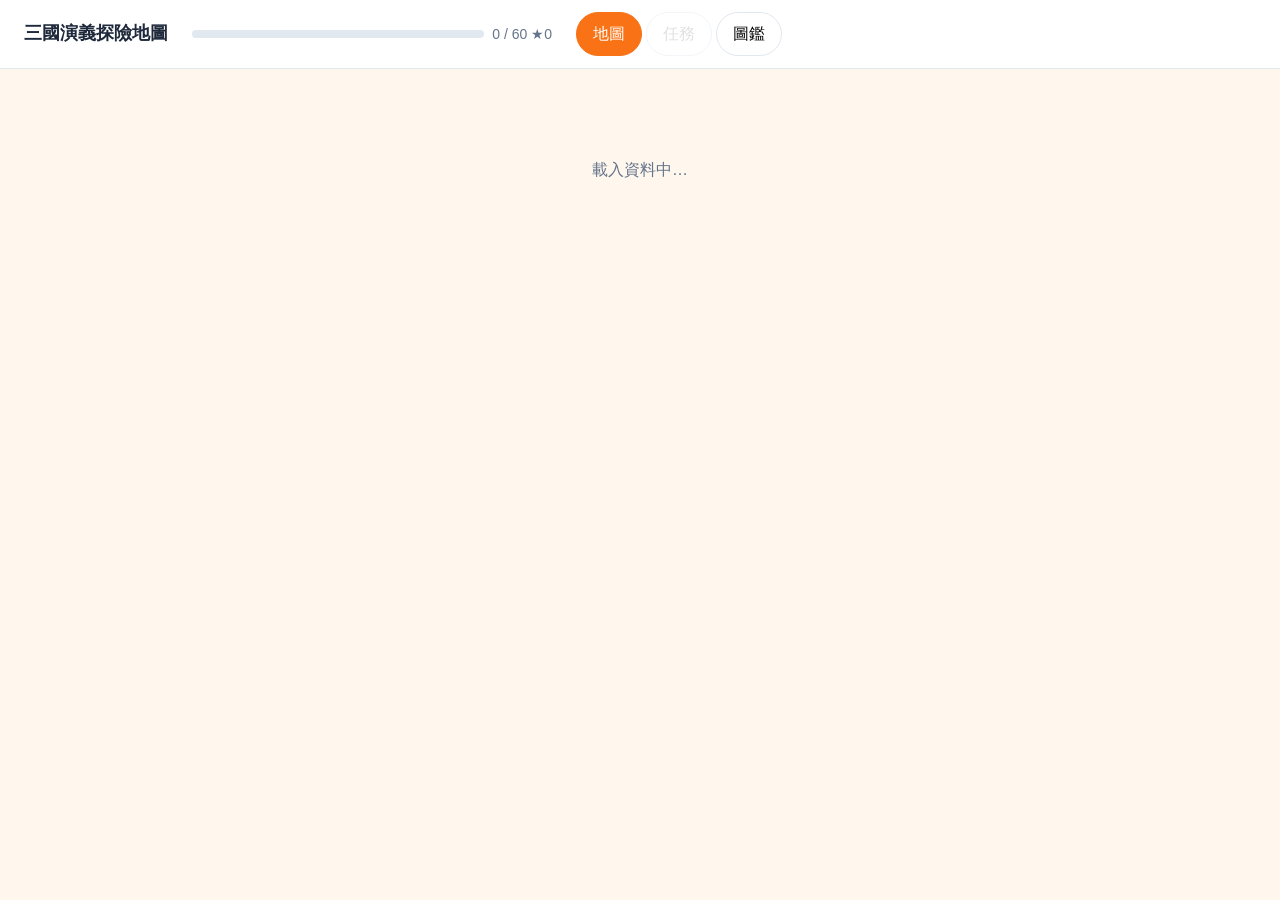
==== 04_app/index.html @ 519f6df2 "feat(app): scaffold 04_app with engine + state + router (P2 T1-3) Phase 2 task 1-3： - 04_app/index.h" ====
<!doctype html>
<html lang="zh-Hant">
<head>
<meta charset="utf-8">
<meta name="viewport" content="width=device-width, initial-scale=1">
<title>三國演義探險地圖 — 人物圖鑑</title>
<link rel="stylesheet" href="styles.css">
</head>
<body data-view="loading">
  <header class="top-bar">
    <h1 class="brand">三國演義探險地圖</h1>
    <div class="progress" id="topProgress" aria-label="圖鑑進度">
      <span class="progress-bar"><span class="progress-fill" id="progressFill"></span></span>
      <span class="progress-text" id="progressText">0 / 60 ★0</span>
    </div>
    <nav class="view-tabs" aria-label="主要區塊切換">
      <button data-route="map" class="tab is-active">地圖</button>
      <button data-route="stage" class="tab" disabled>任務</button>
      <button data-route="codex" class="tab">圖鑑</button>
    </nav>
  </header>
  <main id="appMain" aria-live="polite">
    <p class="loading-msg">載入資料中…</p>
  </main>
  <script type="module" src="app.js"></script>
</body>
</html>
---- 04_app/styles.css ----
:root {
  --color-bg: #FFF7ED;
  --color-surface: #ffffff;
  --color-text: #1E293B;
  --color-text-soft: #64748B;
  --color-primary: #F97316;
  --color-primary-strong: #C2410C;
  --color-success: #16A34A;
  --color-danger: #EF4444;
  --color-border: #E2E8F0;
  --radius-sm: 8px;
  --radius-md: 16px;
  --radius-lg: 24px;
  --shadow-card: 0 1px 3px rgba(15,23,42,.08), 0 2px 8px rgba(15,23,42,.04);
  --motion-state: 200ms ease-in-out;
  --space-1: 4px; --space-2: 8px; --space-3: 12px; --space-4: 16px;
  --space-5: 24px; --space-6: 32px; --space-8: 48px;
}
* { box-sizing: border-box; }
body {
  margin: 0; min-height: 100vh;
  font-family: "Noto Sans TC", -apple-system, BlinkMacSystemFont, "Segoe UI", sans-serif;
  font-size: 16px; line-height: 1.6;
  color: var(--color-text); background: var(--color-bg);
}
.top-bar {
  display: flex; align-items: center; gap: var(--space-5);
  padding: var(--space-3) var(--space-5);
  background: var(--color-surface);
  border-bottom: 1px solid var(--color-border);
  position: sticky; top: 0; z-index: 10;
}
.brand { margin: 0; font-size: 18px; font-weight: 700; }
.progress { display: flex; align-items: center; gap: var(--space-2); flex: 1; max-width: 360px; }
.progress-bar { flex: 1; height: 8px; background: var(--color-border); border-radius: 999px; overflow: hidden; }
.progress-fill { display: block; height: 100%; background: var(--color-primary);
  width: 0%; transition: width var(--motion-state); }
.progress-text { font-size: 14px; color: var(--color-text-soft); white-space: nowrap; }
.view-tabs { display: flex; gap: var(--space-1); }
.tab {
  padding: var(--space-2) var(--space-4); border: 1px solid var(--color-border);
  background: transparent; border-radius: var(--radius-pill, 999px);
  font: inherit; cursor: pointer; min-height: 36px;
}
.tab.is-active { background: var(--color-primary); color: #fff; border-color: var(--color-primary); }
.tab[disabled] { opacity: 0.4; cursor: not-allowed; }
main { padding: var(--space-5); max-width: 1200px; margin: 0 auto; }
.loading-msg { padding: var(--space-8) 0; text-align: center; color: var(--color-text-soft); }

/* Card-base */
.card {
  background: var(--color-surface); border-radius: var(--radius-md);
  padding: var(--space-4); box-shadow: var(--shadow-card); border: 1px solid var(--color-border);
}

/* Map view */
.map-grid {
  display: grid; grid-template-columns: repeat(auto-fill, minmax(220px, 1fr));
  gap: var(--space-4);
}
.map-node {
  text-align: left; cursor: pointer; transition: transform var(--motion-state);
  border: 2px solid var(--color-border);
}
.map-node.is-locked { opacity: 0.5; cursor: not-allowed; }
.map-node.is-active { border-color: var(--color-primary); }
.map-node:hover:not(.is-locked) { transform: translateY(-2px); }
.map-node h3 { margin: 0 0 var(--space-2); }
.map-node .meta { font-size: 14px; color: var(--color-text-soft); }
.map-node .stars { color: var(--color-primary); margin-top: var(--space-2); }

/* Stage view */
.stage { max-width: 720px; margin: 0 auto; }
.stage-question { font-size: 24px; font-weight: 600; text-align: center;
  padding: var(--space-6) var(--space-4); }
.clue-card { padding: var(--space-3); background: #FFFBEB; border-radius: var(--radius-sm);
  border: 1px solid #FDE68A; margin-bottom: var(--space-5); font-size: 14px; color: #92400E; }
.choices { display: grid; grid-template-columns: repeat(2, 1fr); gap: var(--space-3); }
.choice {
  padding: var(--space-4); border: 2px solid var(--color-border); border-radius: var(--radius-md);
  background: var(--color-surface); cursor: pointer; min-height: 88px; font: inherit;
  transition: all var(--motion-state); text-align: left;
}
.choice:hover { border-color: var(--color-primary); }
.choice.is-selected { border-color: var(--color-primary); background: #FFF7ED; }
.stage-actions { display: flex; gap: var(--space-3); justify-content: space-between;
  margin-top: var(--space-5); }
.btn { padding: var(--space-3) var(--space-5); border-radius: var(--radius-md);
  border: 1px solid var(--color-border); background: var(--color-surface); cursor: pointer;
  font: inherit; min-height: 44px; }
.btn.is-primary { background: var(--color-primary); border-color: var(--color-primary); color: #fff; }
.btn[disabled] { opacity: 0.4; cursor: not-allowed; }

/* Overlay (verdict) */
.overlay {
  position: fixed; inset: 0; background: rgba(15,23,42,0.45);
  display: flex; align-items: center; justify-content: center; padding: var(--space-4);
  z-index: 100;
}
.overlay.is-correct .panel { border-top: 4px solid var(--color-success); }
.overlay.is-wrong .panel { border-top: 4px solid var(--color-danger); }
.overlay .panel { max-width: 520px; width: 100%; background: var(--color-surface);
  border-radius: var(--radius-lg); padding: var(--space-6); }
.overlay h2 { margin-top: 0; }
.overlay .why { font-size: 15px; color: var(--color-text-soft); margin-bottom: var(--space-4); }
.overlay-actions { display: flex; gap: var(--space-3); justify-content: flex-end; }

/* Codex view */
.codex-filters { display: flex; gap: var(--space-2); margin-bottom: var(--space-4); flex-wrap: wrap; }
.chip { padding: 6px 12px; border: 1px solid var(--color-border); border-radius: 999px;
  background: var(--color-surface); cursor: pointer; min-height: 32px; font: inherit; font-size: 14px; }
.chip.is-active { background: var(--color-primary); color: #fff; border-color: var(--color-primary); }
.codex-section { margin-bottom: var(--space-6); }
.codex-section h2 { font-size: 16px; color: var(--color-text-soft); margin-bottom: var(--space-3); }
.codex-grid {
  display: grid; grid-template-columns: repeat(auto-fill, minmax(160px, 1fr)); gap: var(--space-3);
}
.codex-card {
  padding: var(--space-3); text-align: center; cursor: pointer;
  transition: transform var(--motion-state);
}
.codex-card:hover { transform: translateY(-2px); }
.codex-card.is-unknown { opacity: 0.35; filter: grayscale(1); cursor: default; }
.codex-card .name { font-weight: 600; margin: var(--space-2) 0 0; }
.codex-card .stars { color: var(--color-primary); }

/* Detail flip */
.codex-detail {
  position: fixed; inset: 0; background: rgba(15,23,42,0.45);
  display: flex; align-items: center; justify-content: center; padding: var(--space-4); z-index: 100;
}
.codex-detail .panel { max-width: 560px; width: 100%; background: var(--color-surface);
  border-radius: var(--radius-lg); padding: var(--space-6); }
.trait-bar { display: flex; align-items: center; gap: var(--space-2); margin: var(--space-1) 0; }
.trait-bar .bar { flex: 1; height: 6px; background: var(--color-border); border-radius: 999px; overflow: hidden; }
.trait-bar .fill { display: block; height: 100%; background: var(--color-primary); }
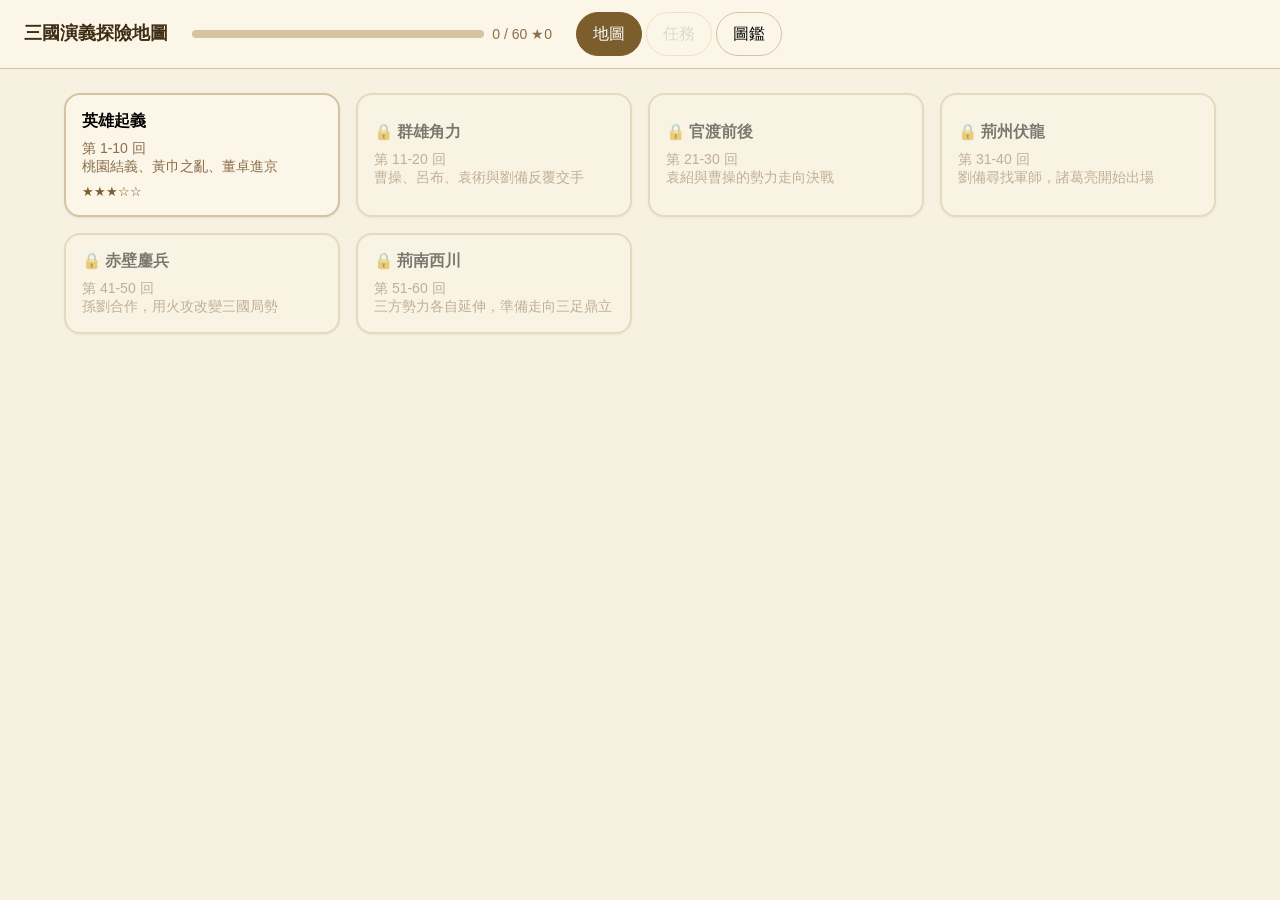
==== commit fe09eee0: "feat(app): three-theme switching by route (P3 3a) 依 interface spec § 1 三主題對映到三大區塊： - map → body[data" ====
--- a/04_app/index.html
+++ b/04_app/index.html
@@ -5,8 +5,9 @@
 <meta name="viewport" content="width=device-width, initial-scale=1">
 <title>三國演義探險地圖 — 人物圖鑑</title>
 <link rel="stylesheet" href="styles.css">
+<link rel="stylesheet" href="themes.css">
 </head>
-<body data-view="loading">
+<body data-view="loading" data-theme="bamboo">
   <header class="top-bar">
     <h1 class="brand">三國演義探險地圖</h1>
     <div class="progress" id="topProgress" aria-label="圖鑑進度">
--- a/04_app/themes.css
+++ b/04_app/themes.css
@@ -0,0 +1,45 @@
+/* themes.css */
+body[data-theme="bamboo"] {
+  --color-bg: #F7F1E1; --color-surface: #FBF6E8;
+  --color-text: #3F2D14; --color-text-soft: #8B6F4D;
+  --color-primary: #7C5E2C; --color-primary-strong: #5A3F1C;
+  --color-success: #5B8B4A; --color-danger: #A14E3A;
+  --color-border: #D4C5A0;
+  --color-faction-wei: #3F6F8E; --color-faction-shu: #A14E3A;
+  --color-faction-wu: #5B8B4A; --color-faction-lords: #6B5D7E;
+  --font-display: "Noto Serif TC", "Source Han Serif TC", serif;
+}
+body[data-theme="bamboo"] .top-bar { background: #FBF6E8; border-bottom-color: #D4C5A0; }
+body[data-theme="bamboo"] .card { background: #FBF6E8;
+  box-shadow: 0 1px 2px rgba(63,45,20,.1); border-color: #D4C5A0; }
+body[data-theme="bamboo"] main { background: #F7F1E1; }
+
+body[data-theme="warroom"] {
+  --color-bg: #1E293B; --color-surface: #334155;
+  --color-text: #F8FAFC; --color-text-soft: #94A3B8;
+  --color-primary: #F59E0B; --color-primary-strong: #D97706;
+  --color-success: #10B981; --color-danger: #EF4444;
+  --color-border: #475569;
+  --color-faction-wei: #60A5FA; --color-faction-shu: #FBBF24;
+  --color-faction-wu: #34D399; --color-faction-lords: #C4B5FD;
+}
+body[data-theme="warroom"] .top-bar { background: #0F172A; border-bottom-color: #475569; }
+body[data-theme="warroom"] .card { background: #334155;
+  box-shadow: 0 2px 8px rgba(0,0,0,.4); border-color: #475569; color: var(--color-text); }
+body[data-theme="warroom"] main {
+  background: linear-gradient(135deg, #1E293B 0%, #0F172A 100%);
+  background-image: linear-gradient(rgba(255,255,255,.02) 1px, transparent 1px),
+                    linear-gradient(90deg, rgba(255,255,255,.02) 1px, transparent 1px);
+  background-size: 32px 32px;
+}
+body[data-theme="warroom"] .clue-card { background: #422006; color: #FDE68A; border-color: #92400E; }
+
+body[data-theme="classic"] {
+  /* 已是 styles.css 預設，這裡只 explicit 設一次方便切回 */
+  --color-bg: #FFF7ED; --color-surface: #FFFFFF;
+  --color-text: #1E293B; --color-text-soft: #64748B;
+  --color-primary: #F97316; --color-primary-strong: #C2410C;
+  --color-border: #E2E8F0;
+  --color-faction-wei: #2563EB; --color-faction-shu: #F97316;
+  --color-faction-wu: #16A34A; --color-faction-lords: #8B5CF6;
+}
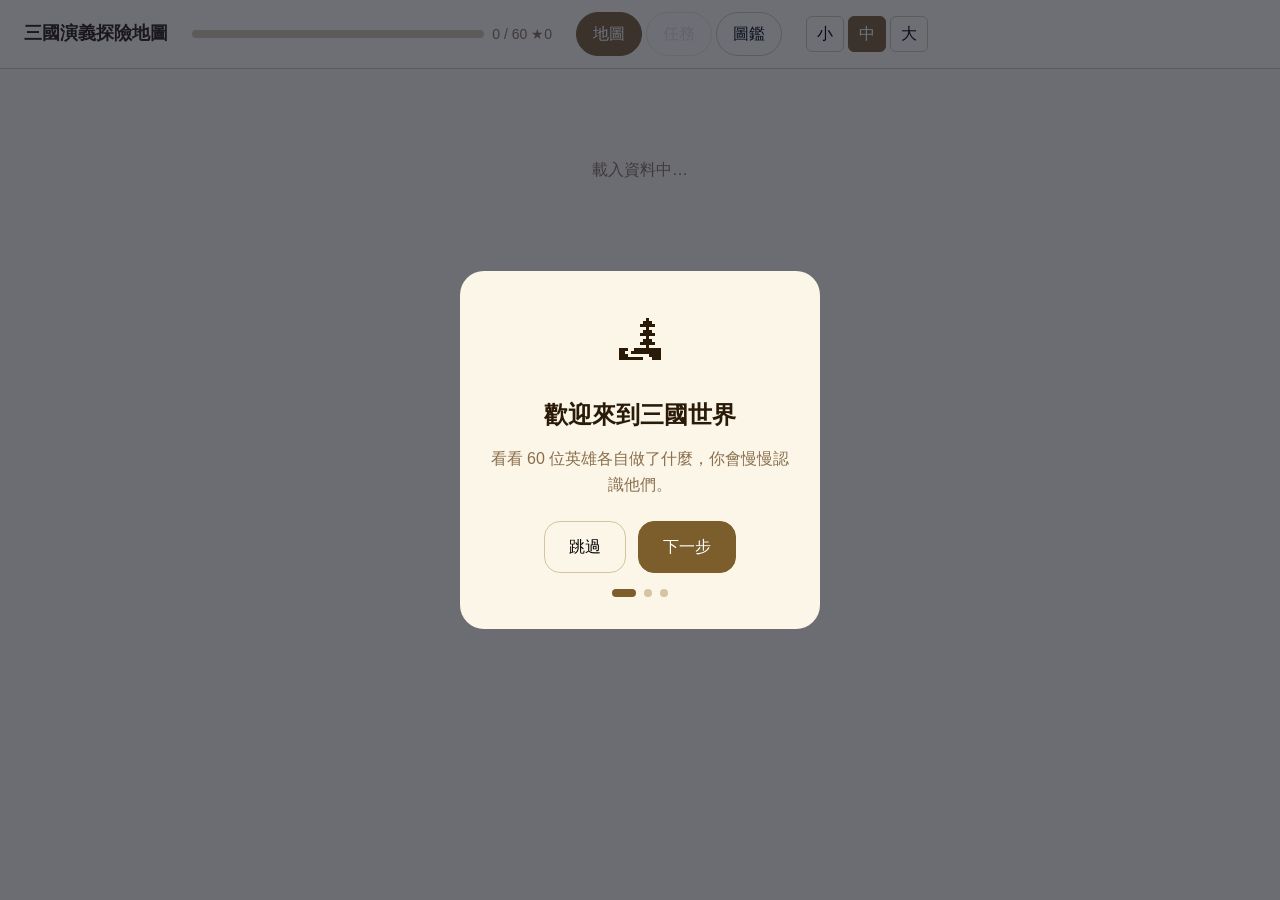
==== commit af4f5492: "feat(app): responsive mobile + child-friendly a11y (P3 3d) ### 手機響應式（375px viewport 驗證通過） styles.css" ====
--- a/04_app/index.html
+++ b/04_app/index.html
@@ -19,6 +19,11 @@
       <button data-route="stage" class="tab" disabled>任務</button>
       <button data-route="codex" class="tab">圖鑑</button>
     </nav>
+    <div class="font-scale" role="group" aria-label="字級切換">
+      <button data-scale="small" class="scale-btn">小</button>
+      <button data-scale="normal" class="scale-btn is-active">中</button>
+      <button data-scale="large" class="scale-btn">大</button>
+    </div>
   </header>
   <main id="appMain" aria-live="polite">
     <p class="loading-msg">載入資料中…</p>
--- a/04_app/styles.css
+++ b/04_app/styles.css
@@ -20,7 +20,7 @@
 body {
   margin: 0; min-height: 100vh;
   font-family: "Noto Sans TC", -apple-system, BlinkMacSystemFont, "Segoe UI", sans-serif;
-  font-size: 16px; line-height: 1.6;
+  font-size: 1rem; line-height: 1.6;
   color: var(--color-text); background: var(--color-bg);
 }
 .top-bar {
@@ -134,3 +134,63 @@
 .trait-bar { display: flex; align-items: center; gap: var(--space-2); margin: var(--space-1) 0; }
 .trait-bar .bar { flex: 1; height: 6px; background: var(--color-border); border-radius: 999px; overflow: hidden; }
 .trait-bar .fill { display: block; height: 100%; background: var(--color-primary); }
+
+@keyframes pulse-correct { 0%, 100% { transform: scale(1); } 50% { transform: scale(1.08); } }
+.is-flash-correct { animation: pulse-correct 300ms cubic-bezier(.2,.8,.2,1); }
+.toast { position: fixed; top: 16px; left: 50%; transform: translateX(-50%); background: var(--color-primary); color: #fff; padding: 12px 24px; border-radius: 999px; box-shadow: 0 4px 12px rgba(0,0,0,.15); z-index: 200; font-weight: 600; animation: toast-in 200ms ease-out; }
+@keyframes toast-in { from { opacity: 0; transform: translate(-50%, -16px); } to { opacity: 1; transform: translate(-50%, 0); } }
+.toast.is-out { animation: toast-out 200ms ease-in forwards; }
+@keyframes toast-out { to { opacity: 0; transform: translate(-50%, -16px); } }
+.confetti { position: fixed; inset: 0; pointer-events: none; z-index: 300; }
+.confetti span { position: absolute; top: -20px; width: 8px; height: 12px; animation: confetti-fall 1500ms ease-in forwards; }
+@keyframes confetti-fall { to { transform: translateY(100vh) rotate(720deg); opacity: 0; } }
+.onboarding-overlay { position: fixed; inset: 0; background: rgba(15,23,42,.6); display: flex; align-items: center; justify-content: center; padding: 24px; z-index: 500; animation: toast-in 240ms cubic-bezier(.2,.8,.2,1); }
+.onboarding-panel { background: var(--color-surface); border-radius: 24px; padding: 32px 24px; max-width: 360px; width: 100%; text-align: center; }
+.onboarding-icon { font-size: 48px; margin-bottom: 16px; }
+.onboarding-panel h2 { margin: 0 0 12px; font-size: 24px; }
+.onboarding-panel p { color: var(--color-text-soft); margin: 0 0 24px; }
+.onboarding-actions { display: flex; gap: 12px; justify-content: center; margin-bottom: 16px; }
+.onboarding-dots { display: flex; gap: 8px; justify-content: center; }
+.onboarding-dots span { width: 8px; height: 8px; border-radius: 50%; background: var(--color-border); }
+.onboarding-dots span.is-active { background: var(--color-primary); width: 24px; border-radius: 999px; }
+
+@media (max-width: 767px) {
+  .top-bar { flex-wrap: wrap; gap: var(--space-2); padding: var(--space-2); }
+  .brand { font-size: 16px; flex: 1 0 100%; text-align: center; }
+  .progress { max-width: none; }
+  .view-tabs { flex: 1 0 100%; justify-content: center; }
+  main { padding: var(--space-3); padding-bottom: 88px; }
+  .map-grid { grid-template-columns: 1fr; }
+  .stage-question { font-size: 20px; padding: var(--space-4) var(--space-2); }
+  .choices { grid-template-columns: repeat(2, 1fr); gap: var(--space-2); }
+  .choice { min-height: 88px; padding: var(--space-3); font-size: 16px; }
+  .stage-actions {
+    position: fixed; bottom: 0; left: 0; right: 0;
+    background: var(--color-surface); padding: var(--space-3);
+    border-top: 1px solid var(--color-border);
+    padding-bottom: max(var(--space-3), env(safe-area-inset-bottom));
+    z-index: 50;
+    margin: 0;
+  }
+  .codex-grid { grid-template-columns: repeat(2, 1fr); }
+  .overlay .panel { padding: var(--space-4); }
+}
+
+@media (prefers-reduced-motion: reduce) {
+  *, *::before, *::after {
+    animation-duration: 80ms !important;
+    transition-duration: 80ms !important;
+    animation-iteration-count: 1 !important;
+  }
+  .confetti span { display: none !important; }
+}
+
+:root { --font-scale: 1; }
+html { font-size: calc(16px * var(--font-scale)); }
+.font-scale { display: flex; gap: var(--space-1); }
+.scale-btn {
+  padding: 4px 10px; border: 1px solid var(--color-border);
+  background: transparent; border-radius: 6px;
+  font: inherit; cursor: pointer; min-height: 32px; min-width: 32px;
+}
+.scale-btn.is-active { background: var(--color-primary); color: #fff; border-color: var(--color-primary); }
--- a/04_app/themes.css
+++ b/04_app/themes.css
@@ -1,7 +1,7 @@
 /* themes.css */
 body[data-theme="bamboo"] {
   --color-bg: #F7F1E1; --color-surface: #FBF6E8;
-  --color-text: #3F2D14; --color-text-soft: #8B6F4D;
+  --color-text: #2A1B08; --color-text-soft: #8B6F4D;
   --color-primary: #7C5E2C; --color-primary-strong: #5A3F1C;
   --color-success: #5B8B4A; --color-danger: #A14E3A;
   --color-border: #D4C5A0;
